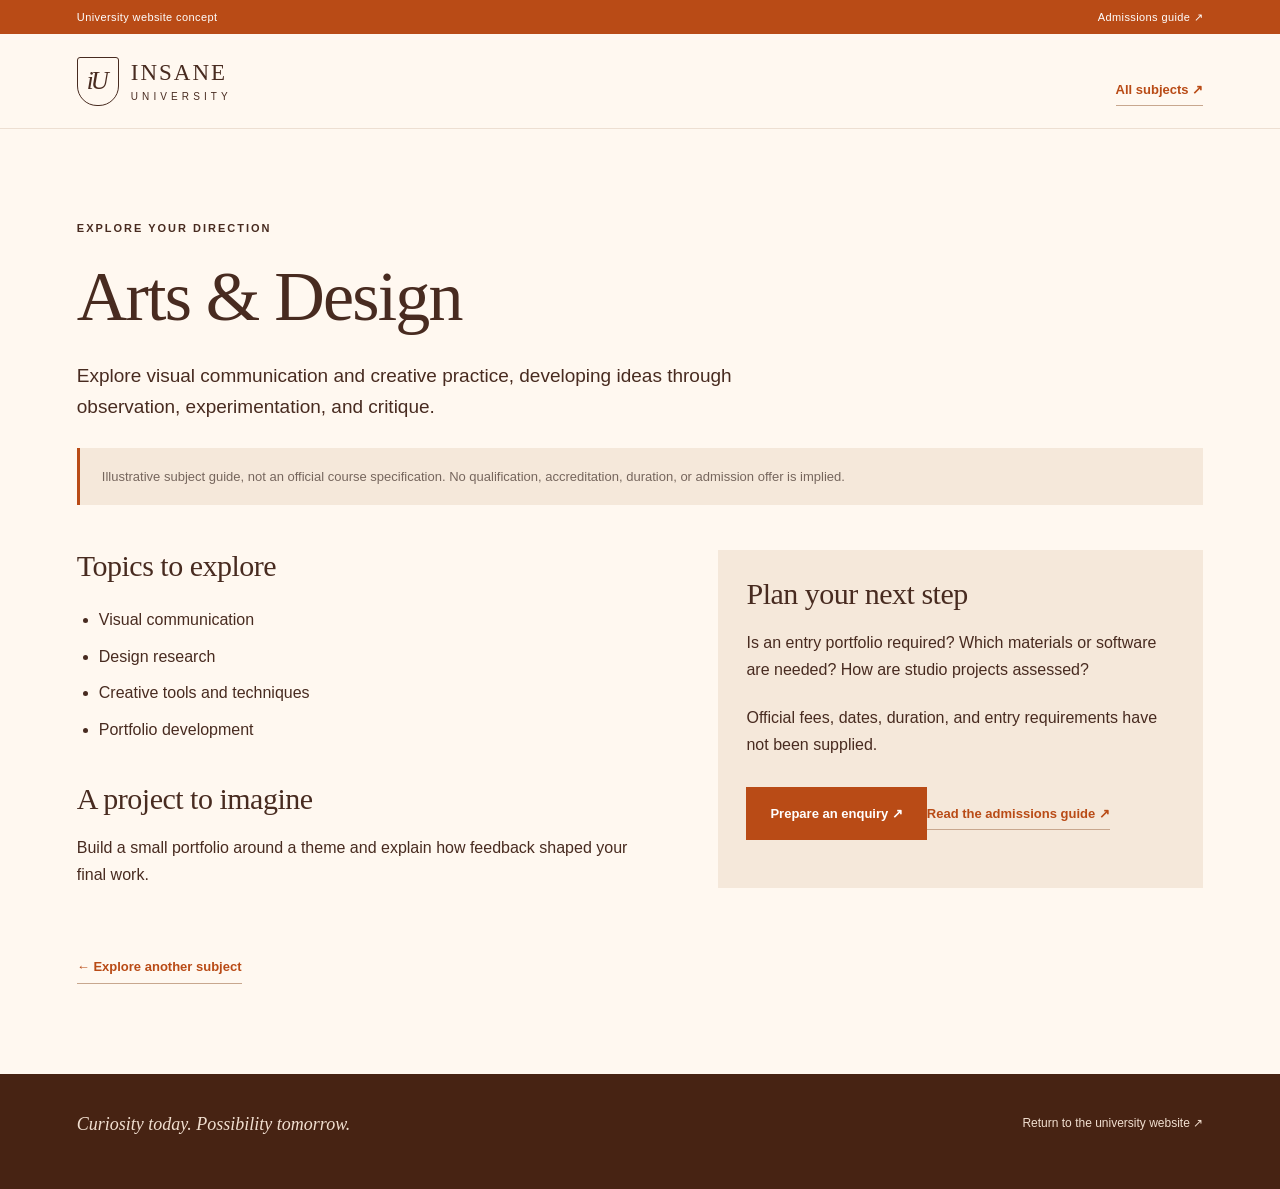
==== programs/arts-design.html @ f97c9c3e "Add subject guides and clear admissions information" ====
<!DOCTYPE html>
<html lang="en"><head><meta charset="UTF-8"><meta name="viewport" content="width=device-width, initial-scale=1.0"><meta name="theme-color" content="#b94b16"><meta name="description" content="Explore the Arts &amp; Design subject guide on the Insane University demonstration website."><title>Arts &amp; Design — Insane University</title><link rel="stylesheet" href="../styles.css?v=4"></head>
<body><a class="skip-link" href="#main">Skip to content</a><div class="utility-bar"><div class="container"><span>University website concept</span><a href="../index.html#admissions">Admissions guide ↗</a></div></div>
<header class="navbar"><div class="container nav-container"><a class="brand" href="../index.html"><span class="crest" aria-hidden="true">iU</span><span>INSANE<span class="brand-sub">UNIVERSITY</span></span></a><a class="text-link" href="../index.html#programs">All subjects ↗</a></div></header>
<main id="main" class="container section subject-page"><p class="eyebrow">EXPLORE YOUR DIRECTION</p><h1>Arts &amp; Design</h1><p class="subject-intro">Explore visual communication and creative practice, developing ideas through observation, experimentation, and critique.</p><p class="concept-note">Illustrative subject guide, not an official course specification. No qualification, accreditation, duration, or admission offer is implied.</p>
<div class="subject-grid"><section><h2>Topics to explore</h2><ul><li>Visual communication</li><li>Design research</li><li>Creative tools and techniques</li><li>Portfolio development</li></ul><h2>A project to imagine</h2><p>Build a small portfolio around a theme and explain how feedback shaped your final work.</p></section><aside><h2>Plan your next step</h2><p>Is an entry portfolio required? Which materials or software are needed? How are studio projects assessed?</p><p>Official fees, dates, duration, and entry requirements have not been supplied.</p><a class="button" href="../index.html?program=arts-design#contact">Prepare an enquiry ↗</a><a class="text-link" href="../index.html#admissions">Read the admissions guide ↗</a></aside></div>
<a class="text-link" href="../index.html#programs">← Explore another subject</a></main>
<footer><div class="container footer-top"><p>Curiosity today. Possibility tomorrow.</p><a href="../index.html">Return to the university website ↗</a></div></footer></body></html>
---- styles.css ----
:root {
  --orange:#b94b16;
  --dark:#472313;
  --cream:#fff8f0;
  --gold:#ffd096;
  --ink:#482b20;
  --muted:#76665d;
  --line:#e8d8ca;
}
* {
  box-sizing:border-box;
}
html {
  scroll-behavior:smooth;
  scroll-padding-top:100px;
}
body {
  margin:0;
  color:var(--ink);
  font-family:Arial,Helvetica,sans-serif;
  background:var(--cream);
  line-height:1.65;
}
a {
  color:inherit;
  text-decoration:none;
}
button,input,select,textarea {
  font:inherit;
}
button,a,input,select,textarea {
  -webkit-tap-highlight-color:transparent;
  touch-action:manipulation;
}
button {
  cursor:pointer;
}
img {
  display:block;
  width:100%;
  object-fit:cover;
}
h1,h2,h3,p {
  margin:0;
}
h1,h2 {
  font-family:Georgia,'Times New Roman',serif;
  font-weight:400;
  line-height:1.08;
  letter-spacing:-1.8px;
}
h2 {
  font-size:clamp(36px,4vw,54px);
}
h2 em {
  color:#b94b16;
  font-weight:400;
}
a:focus-visible,button:focus-visible,input:focus-visible,select:focus-visible,textarea:focus-visible {
  outline:3px solid #c45a1b;
  outline-offset:5px;
}
[hidden] {
  display:none!important;
}
.container {
  width:min(1200px,88%);
  margin:auto;
}
.section {
  padding-top:90px;
  padding-bottom:90px;
}
.eyebrow {
  font-size:11px;
  font-weight:700;
  letter-spacing:2px;
  margin-bottom:22px;
}
.utility-bar {
  background:var(--orange);
  color:#fff;
  font-size:11px;
  letter-spacing:.4px;
}
.utility-bar .container {
  display:flex;
  justify-content:space-between;
  padding-top:8px;
  padding-bottom:8px;
}
.utility-bar a span {
  margin-left:14px;
}
.navbar {
  background:var(--cream);
  position:sticky;
  top:0;
  z-index:10;
  border-bottom:1px solid #eddfd2;
}
.nav-container {
  display:flex;
  align-items:center;
  justify-content:space-between;
  min-height:94px;
  gap:24px;
}
.brand {
  display:flex;
  align-items:center;
  gap:12px;
  font-family:Georgia,serif;
  font-size:23px;
  line-height:1.1;
  letter-spacing:2px;
}
.brand-sub {
  display:block;
  font-family:Arial,sans-serif;
  font-size:10px;
  letter-spacing:4.1px;
  margin-top:6px;
}
.crest {
  border:1.5px solid currentColor;
  border-radius:3px 3px 20px 20px;
  width:42px;
  height:49px;
  display:grid;
  place-items:center;
  font-style:italic;
  font-size:25px;
  letter-spacing:-3px;
  padding-right:3px;
}
.navbar nav {
  display:flex;
  align-items:center;
  gap:32px;
  font-size:13px;
}
.navbar nav>a:not(.button):hover {
  color:#a63e0d;
}
.button {
  display:inline-flex;
  justify-content:center;
  align-items:center;
  gap:34px;
  background:var(--orange);
  color:#fff;
  padding:15px 23px;
  border:1px solid transparent;
  font-size:13px;
  font-weight:600;
  transition:background .2s,transform .2s;
}
.button:hover {
  background:#963b10;
  transform:translateY(-2px);
}
.button-small {
  padding:12px 20px;
}
.button-gold {
  background:var(--gold);
  color:var(--dark);
}
.button-gold:hover {
  background:#ffe0b8;
}
.menu-toggle {
  display:none;
  min-height:44px;
  min-width:80px;
  background:none;
  border:1px solid var(--line);
  padding:7px 12px;
  color:var(--orange);
}
.hero {
  position:relative;
  min-height:640px;
  background:var(--dark);
  color:#fff;
  isolation:isolate;
  display:flex;
  flex-direction:column;
  justify-content:center;
}
.hero-photo {
  position:absolute;
  height:100%;
  inset:0;
  z-index:-2;
  object-position:center 55%;
}
.hero:after {
  content:'';
  position:absolute;
  inset:0;
  z-index:-1;
  background:linear-gradient(90deg,rgba(65,28,10,.92),rgba(65,28,10,.63) 45%,rgba(65,28,10,.12)),linear-gradient(0deg,rgba(65,28,10,.55),transparent 35%);
}
.hero-content {
  padding-top:64px;
  padding-bottom:100px;
}
.hero .eyebrow {
  color:var(--gold);
}
h1 {
  font-size:clamp(45px,5.4vw,76px);
  max-width:810px;
}
h1 em {
  color:#ffd096;
  font-size:.88em;
}
.hero-description {
  margin:25px 0 30px;
  color:#f5e5d9;
  font-size:16px;
}
.hero-bottom {
  position:absolute;
  bottom:25px;
  left:6%;
  display:flex;
  justify-content:space-between;
  font-size:10px;
  letter-spacing:1.5px;
  border-top:1px solid #ffffff40;
  padding-top:18px;
}
.hero-bottom a {
  font-size:12px;
  letter-spacing:0;
}
.hero-bottom a span {
  margin-left:25px;
}
.about {
  display:grid;
  grid-template-columns:1.1fr 1fr;
  gap:50px;
}
.about-copy {
  padding-top:33px;
  color:var(--muted);
  font-size:15px;
}
.about-copy p+p {
  margin-top:16px;
}
.text-link {
  display:inline-flex;
  gap:30px;
  color:var(--orange);
  font-weight:600;
  font-size:13px;
  border-bottom:1px solid #c8a78e;
  padding-bottom:5px;
  margin-top:23px;
}
.stats {
  grid-column:1/-1;
  display:grid;
  grid-template-columns:repeat(3,1fr);
  border-top:1px solid var(--line);
  padding-top:35px;
  margin-top:8px;
}
.stats>div {
  padding-left:40px;
  border-left:1px solid var(--line);
}
.stats>div:first-child {
  padding-left:0;
  border:0;
}
.stats strong {
  display:block;
  font-family:Georgia,serif;
  font-size:48px;
  font-weight:400;
  line-height:1.2;
}
.stats strong span {
  color:#b94b16;
  font-size:36px;
}
.stats>div>span {
  font-size:12px;
  color:var(--muted);
}
.programs {
  background:#f5e8da;
}
.section-heading {
  display:flex;
  justify-content:space-between;
  align-items:flex-end;
  gap:32px;
  margin-bottom:35px;
}
.section-heading>p {
  font-size:14px;
  color:var(--muted);
  max-width:390px;
  padding-bottom:5px;
}
.program-search {
  margin-bottom:20px;
}
.program-search label {
  display:block;
  font-size:12px;
  font-weight:600;
  margin-bottom:8px;
}
.program-search>div {
  display:flex;
  gap:10px;
  max-width:700px;
}
.program-search input {
  flex:1;
  min-width:0;
  background:#fffaf5;
}
.search-status {
  font-size:12px;
  color:var(--muted);
  margin-bottom:15px;
}
.search-status:empty {
  display:none;
}
.program-grid {
  display:grid;
  grid-template-columns:repeat(3,1fr);
  gap:18px;
}
.program-card {
  background:var(--cream);
  padding:28px;
  display:flex;
  flex-direction:column;
  min-height:253px;
  border:1px solid transparent;
  transition:border-color .2s,transform .2s;
}
.program-card:hover {
  border-color:#cb864e;
  transform:translateY(-4px);
}
.program-number {
  font-size:9px;
  letter-spacing:1.6px;
  color:#98603a;
  font-weight:700;
}
.program-card h3 {
  font-family:Georgia,serif;
  font-size:24px;
  line-height:1.2;
  font-weight:400;
  margin:24px 0 13px;
}
.program-card p {
  font-size:13px;
  color:var(--muted);
  margin-bottom:24px;
}
.card-bottom {
  font-size:11px;
  display:flex;
  justify-content:space-between;
  margin-top:auto;
  border-top:1px solid var(--line);
  padding-top:15px;
}
.card-bottom span {
  font-size:18px;
  line-height:1;
}
.empty-state {
  padding:30px 0;
}
.gallery-grid {
  display:grid;
  grid-template-columns:1.2fr 1fr;
  grid-template-rows:220px 220px;
  gap:20px;
}
.gallery-item {
  position:relative;
  overflow:hidden;
  color:#fff;
  background:var(--orange);
}
.gallery-main {
  grid-row:span 2;
}
.gallery-item img {
  height:100%;
  transition:transform .4s;
}
.gallery-item:hover img {
  transform:scale(1.04);
}
.gallery-item:after {
  content:'';
  position:absolute;
  inset:0;
  background:linear-gradient(transparent 25%,rgba(58,25,9,.82));
}
.gallery-item>div {
  position:absolute;
  bottom:25px;
  left:28px;
  right:28px;
  z-index:1;
}
.gallery-item div>span:first-child {
  font-size:9px;
  letter-spacing:1.7px;
}
.gallery-item h3 {
  font:400 25px Georgia,serif;
  margin-top:10px;
  padding-right:30px;
}
.gallery-arrow {
  position:absolute;
  right:0;
  bottom:0;
  font-size:23px;
}
.contact {
  background:var(--orange);
  color:#fff;
}
.contact-grid {
  display:grid;
  grid-template-columns:1fr 1fr;
  gap:90px;
}
.contact .eyebrow {
  color:var(--gold);
}
.contact h2 {
  font-size:clamp(44px,5vw,65px);
}
.contact h2 em {
  color:var(--gold);
}
.contact-grid>div>p:not(.eyebrow) {
  font-size:15px;
  color:#f5e2d3;
  max-width:370px;
  margin-top:25px;
}
.contact-note {
  display:block;
  margin-top:40px;
  font-size:12px;
  color:var(--gold);
}
.contact-form {
  display:grid;
  gap:16px;
}
.contact-form h3 {
  font:400 25px Georgia,serif;
}
.form-note {
  font-size:12px;
  color:#f5e2d3;
}
.form-row {
  display:grid;
  grid-template-columns:1fr 1fr;
  gap:15px;
}
.contact-form label {
  font-size:11px;
  display:grid;
  gap:7px;
}
input,textarea,select {
  min-width:0;
  min-height:44px;  width:100%;
  border:1px solid #d9bfa9;
  padding:12px 14px;
  border-radius:0;
  color:var(--ink);
  background:var(--cream);
  font-size:16px;
}
textarea {
  min-height:95px;
  resize:vertical;
}
.contact-form .button {
  justify-content:space-between;
}
#form-status {
  font-size:12px;
  color:var(--gold);
}
#form-status:empty {
  display:none;
}
footer {
  background:var(--dark);
  color:#f1dfd0;
  padding:40px 0 20px;
}
.footer-top {
  display:flex;
  align-items:center;
  justify-content:space-between;
  gap:24px;
  padding-bottom:34px;
}
.footer-top p {
  font:italic 18px Georgia,serif;
}
.footer-top>a:last-child {
  font-size:12px;
}
.footer-bottom {
  display:flex;
  justify-content:space-between;
  border-top:1px solid #ffffff24;
  padding-top:20px;
  gap:20px;
  font-size:10px;
  color:#d6b9a4;
}
.skip-link {
  position:fixed;
  left:15px;
  top:-100px;
  z-index:100;
  background:var(--gold);
  padding:12px;
}
.skip-link:focus {
  top:10px;
}
.lightbox {
  padding:18px;
  border:0;
  width:min(950px,90vw);
  background:var(--cream);
  color:var(--ink);
  max-height:90vh;
}
.lightbox::backdrop {
  background:#29140bde;
}
.lightbox img {
  max-height:70vh;
  object-fit:contain;
}
.lightbox p {
  padding-top:12px;
}
.close-lightbox {
  display:block;
  margin:0 0 12px auto;
  width:35px;
  height:35px;
  border:0;
  background:var(--orange);
  color:white;
  font-size:24px;
}
body:has(dialog[open]) {
  overflow:hidden;
}
@media(min-width:1364px) {
  .hero-bottom {
    left:calc((100% - 1200px)/2);
  }
}
@media(max-width:950px) {
  .navbar nav {
    gap:18px;
  }
  .navbar nav>a {
    font-size:12px;
  }
  .brand {
    font-size:20px;
  }
  .contact-grid {
    gap:40px;
  }
  .program-grid {
    grid-template-columns:repeat(2,1fr);
  }
  .about {
    gap:30px;
  }
  .hero {
    min-height:590px;
  }
}
@media(max-width:950px) {
  html {
    scroll-padding-top:85px;
  }
  .nav-container {
    min-height:78px;
    flex-wrap:wrap;
    gap:0;
  }
  .menu-toggle:not([hidden]) {
    display:block;
  }
  .navbar nav {
    width:100%;
    flex-direction:column;
    align-items:stretch;
    gap:0;
    padding:0 0 16px;
    max-height:calc(100dvh - 110px);
    overflow-y:auto;
  }
  .navbar nav>a {
    padding:12px 0;
    min-height:44px;
    font-size:14px;
  }
  .navbar nav>.button {
    padding:12px;
  }
  .navbar nav.collapsed {
    display:none;
  }
  .contact-grid {
    grid-template-columns:1fr;
  }
  .contact-grid>div>p:not(.eyebrow) {
    max-width:580px;
  }
}
@media(max-width:700px) {
  html {
    scroll-padding-top:85px;
  }
  .container {
    width:88%;
  }
  .section {
    padding-top:60px;
    padding-bottom:60px;
  }
  .utility-bar {
    font-size:9px;
  }
  .hero {
    min-height:590px;
  }
  .hero-content {
    padding-top:55px;
    padding-bottom:110px;
  }
  .hero:after {
    background:linear-gradient(90deg,#472313e8,#47231375);
  }
  h1 {
    font-size:clamp(38px, 10vw, 47px);
    letter-spacing:-1.5px;
  }
  .hero-description {
    font-size:14px;
  }
  .hero-bottom {
    font-size:8px;
  }
  .hero-bottom a {
    font-size:11px;
  }
  .eyebrow {
    font-size:9px;
    letter-spacing:1.5px;
  }
  .about {
    grid-template-columns:1fr;
    gap:25px;
  }
  .about-copy {
    padding-top:0;
  }
  .stats {
    gap:15px;
    padding-top:25px;
  }
  .stats>div {
    padding-left:15px;
  }
  .stats strong {
    font-size:31px;
  }
  .stats strong span {
    font-size:23px;
  }
  .stats>div>span {
    font-size:10px;
    display:block;
    margin-top:10px;
  }
  .section-heading {
    display:block;
  }
  .section-heading>p {
    margin-top:20px;
  }
  .program-grid {
    grid-template-columns:1fr;
  }
  .program-card {
    min-height:220px;
  }
  .program-search .button {
    gap:15px;
    padding:12px 16px;
  }
  .gallery-grid {
    grid-template-columns:1fr;
    grid-template-rows:330px 240px 240px;
  }
  .gallery-main {
    grid-row:auto;
  }
  .contact-grid {
    grid-template-columns:1fr;
    gap:40px;
  }
  .form-row {
    grid-template-columns:1fr;
  }
  .footer-top {
    align-items:flex-start;
    flex-direction:column;
  }
  .footer-bottom {
    flex-direction:column;
    gap:10px;
  }
}
@media(prefers-reduced-motion:reduce) {
  html {
    scroll-behavior:auto;
  }
  *,*:before,*:after {
    transition:none!important;
    animation:none!important;
  }
}

/* Subject guides and admissions information. */
.concept-note {
  padding:18px 22px;
  border-left:3px solid var(--orange);
  background:#f5e8da;
  color:var(--muted);
  font-size:13px;
}
.about>.concept-note { grid-column:1/-1; }
.stats strong { font-size:clamp(22px, 3.5vw, 42px); }
.admissions { background:#f5e8da; }
.admissions-grid { display:grid; grid-template-columns:repeat(3,minmax(0,1fr)); gap:24px; }
.admissions-grid article { padding:26px; background:var(--cream); }
.admissions h3 { font:400 26px Georgia,serif; margin:16px 0; }
.admissions-grid p,.faq p { font-size:14px; color:var(--muted); }
.faq { max-width:850px; margin:50px auto 0; scroll-margin-top:110px; }
.faq details { border-bottom:1px solid #cfbba8; padding:16px 0; }
.faq summary { cursor:pointer; font-weight:600; padding:8px 0; }
.faq summary:focus-visible { outline:3px solid var(--orange); outline-offset:4px; }
.faq details p { padding:12px 0; }
.subject-page>h1 { font-size:clamp(38px,6vw,70px); overflow-wrap:anywhere; }
.subject-intro { font-size:19px; max-width:750px; margin:25px 0; }
.subject-grid { display:grid; grid-template-columns:1.2fr 1fr; gap:60px; margin:45px 0; }
.subject-grid h2 { font-size:30px; letter-spacing:-.5px; margin:0 0 20px; }
.subject-grid ul { padding-left:22px; margin-bottom:35px; }
.subject-grid li { padding:5px 0; }
.subject-grid aside { padding:28px; background:#f5e8da; }
.subject-grid aside p { margin-bottom:22px; }
.subject-grid .button { gap:12px; }
.subject-page+.footer { margin-top:30px; }
@media(max-width:1100px) and (min-width:951px) {
  .navbar nav { gap:16px; }
  .navbar nav .button { gap:12px; padding:12px; }
}
@media(max-width:950px) {
  .admissions-grid { grid-template-columns:1fr; }
  .subject-grid { grid-template-columns:1fr; gap:30px; }
}
@media(max-width:400px) {
  .subject-intro { font-size:16px; }
  .nav-container>.text-link { font-size:11px; }
}
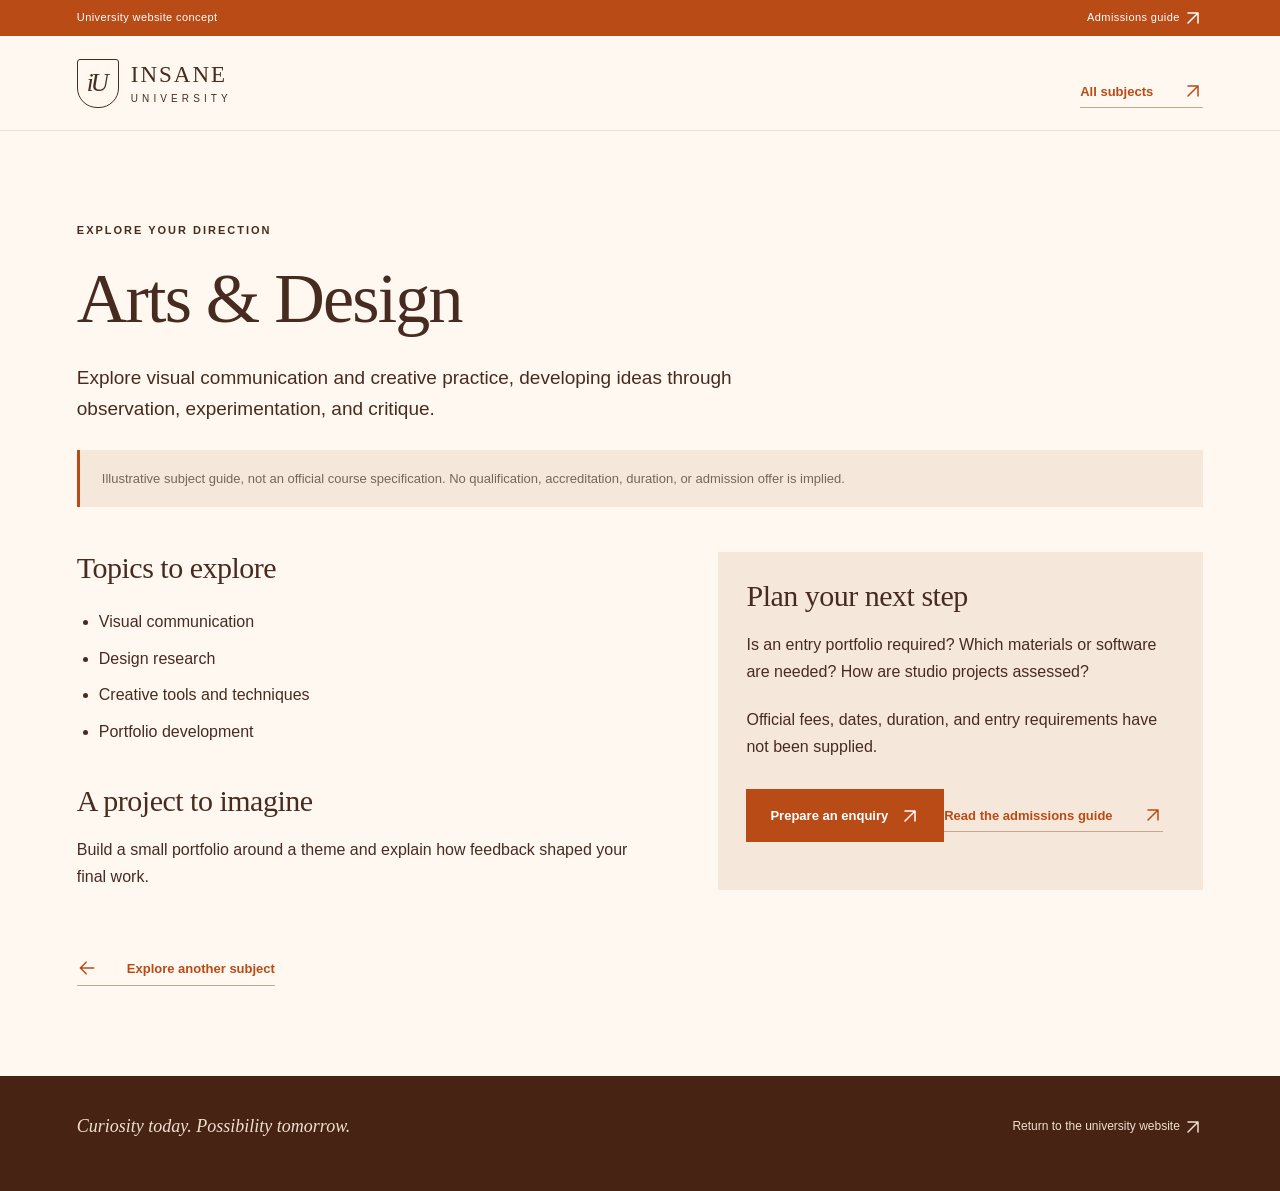
==== commit 0102c227: "Use consistent SVG interface icons across screen sizes" ====
--- a/programs/arts-design.html
+++ b/programs/arts-design.html
@@ -1,8 +1,8 @@
 <!DOCTYPE html>
-<html lang="en"><head><meta charset="UTF-8"><meta name="viewport" content="width=device-width, initial-scale=1.0"><meta name="theme-color" content="#b94b16"><meta name="description" content="Explore the Arts &amp; Design subject guide on the Insane University demonstration website."><title>Arts &amp; Design — Insane University</title><link rel="stylesheet" href="../styles.css?v=4"></head>
-<body><a class="skip-link" href="#main">Skip to content</a><div class="utility-bar"><div class="container"><span>University website concept</span><a href="../index.html#admissions">Admissions guide ↗</a></div></div>
-<header class="navbar"><div class="container nav-container"><a class="brand" href="../index.html"><span class="crest" aria-hidden="true">iU</span><span>INSANE<span class="brand-sub">UNIVERSITY</span></span></a><a class="text-link" href="../index.html#programs">All subjects ↗</a></div></header>
+<html lang="en"><head><meta charset="UTF-8"><meta name="viewport" content="width=device-width, initial-scale=1.0"><meta name="theme-color" content="#b94b16"><meta name="description" content="Explore the Arts &amp; Design subject guide on the Insane University demonstration website."><title>Arts &amp; Design — Insane University</title><link rel="stylesheet" href="../styles.css?v=5"></head>
+<body><a class="skip-link" href="#main">Skip to content</a><div class="utility-bar"><div class="container"><span>University website concept</span><a href="../index.html#admissions">Admissions guide <svg class="icon icon-arrow-up-right" viewBox="0 0 24 24" width="20" height="20" fill="none" stroke="currentColor" stroke-width="1.8" stroke-linecap="round" stroke-linejoin="round" aria-hidden="true" focusable="false"><path d="M6 18 18 6M6 6h12v12"/></svg></a></div></div>
+<header class="navbar"><div class="container nav-container"><a class="brand" href="../index.html"><span class="crest" aria-hidden="true">iU</span><span>INSANE<span class="brand-sub">UNIVERSITY</span></span></a><a class="text-link" href="../index.html#programs">All subjects <svg class="icon icon-arrow-up-right" viewBox="0 0 24 24" width="20" height="20" fill="none" stroke="currentColor" stroke-width="1.8" stroke-linecap="round" stroke-linejoin="round" aria-hidden="true" focusable="false"><path d="M6 18 18 6M6 6h12v12"/></svg></a></div></header>
 <main id="main" class="container section subject-page"><p class="eyebrow">EXPLORE YOUR DIRECTION</p><h1>Arts &amp; Design</h1><p class="subject-intro">Explore visual communication and creative practice, developing ideas through observation, experimentation, and critique.</p><p class="concept-note">Illustrative subject guide, not an official course specification. No qualification, accreditation, duration, or admission offer is implied.</p>
-<div class="subject-grid"><section><h2>Topics to explore</h2><ul><li>Visual communication</li><li>Design research</li><li>Creative tools and techniques</li><li>Portfolio development</li></ul><h2>A project to imagine</h2><p>Build a small portfolio around a theme and explain how feedback shaped your final work.</p></section><aside><h2>Plan your next step</h2><p>Is an entry portfolio required? Which materials or software are needed? How are studio projects assessed?</p><p>Official fees, dates, duration, and entry requirements have not been supplied.</p><a class="button" href="../index.html?program=arts-design#contact">Prepare an enquiry ↗</a><a class="text-link" href="../index.html#admissions">Read the admissions guide ↗</a></aside></div>
-<a class="text-link" href="../index.html#programs">← Explore another subject</a></main>
-<footer><div class="container footer-top"><p>Curiosity today. Possibility tomorrow.</p><a href="../index.html">Return to the university website ↗</a></div></footer></body></html>
+<div class="subject-grid"><section><h2>Topics to explore</h2><ul><li>Visual communication</li><li>Design research</li><li>Creative tools and techniques</li><li>Portfolio development</li></ul><h2>A project to imagine</h2><p>Build a small portfolio around a theme and explain how feedback shaped your final work.</p></section><aside><h2>Plan your next step</h2><p>Is an entry portfolio required? Which materials or software are needed? How are studio projects assessed?</p><p>Official fees, dates, duration, and entry requirements have not been supplied.</p><a class="button" href="../index.html?program=arts-design#contact">Prepare an enquiry <svg class="icon icon-arrow-up-right" viewBox="0 0 24 24" width="20" height="20" fill="none" stroke="currentColor" stroke-width="1.8" stroke-linecap="round" stroke-linejoin="round" aria-hidden="true" focusable="false"><path d="M6 18 18 6M6 6h12v12"/></svg></a><a class="text-link" href="../index.html#admissions">Read the admissions guide <svg class="icon icon-arrow-up-right" viewBox="0 0 24 24" width="20" height="20" fill="none" stroke="currentColor" stroke-width="1.8" stroke-linecap="round" stroke-linejoin="round" aria-hidden="true" focusable="false"><path d="M6 18 18 6M6 6h12v12"/></svg></a></aside></div>
+<a class="text-link" href="../index.html#programs"><svg class="icon icon-arrow-left" viewBox="0 0 24 24" width="20" height="20" fill="none" stroke="currentColor" stroke-width="1.8" stroke-linecap="round" stroke-linejoin="round" aria-hidden="true" focusable="false"><path d="M20 12H4m7-7-7 7 7 7"/></svg> Explore another subject</a></main>
+<footer><div class="container footer-top"><p>Curiosity today. Possibility tomorrow.</p><a href="../index.html">Return to the university website <svg class="icon icon-arrow-up-right" viewBox="0 0 24 24" width="20" height="20" fill="none" stroke="currentColor" stroke-width="1.8" stroke-linecap="round" stroke-linejoin="round" aria-hidden="true" focusable="false"><path d="M6 18 18 6M6 6h12v12"/></svg></a></div></footer></body></html>
--- a/styles.css
+++ b/styles.css
@@ -807,3 +807,30 @@
   .subject-intro { font-size:16px; }
   .nav-container>.text-link { font-size:11px; }
 }
+
+/* Fixed vector geometry keeps interface icons identical across devices. */
+.icon {
+  display:inline-block;
+  width:20px;
+  height:20px;
+  flex-shrink:0;
+  vertical-align:middle;
+  pointer-events:none;
+}
+.close-lightbox {
+  display:grid;
+  place-items:center;
+}
+.faq summary {
+  display:flex;
+  align-items:center;
+  justify-content:space-between;
+  gap:16px;
+  list-style:none;
+}
+.faq summary::-webkit-details-marker {
+  display:none;
+}
+.faq details[open] .icon-chevron {
+  transform:rotate(180deg);
+}
